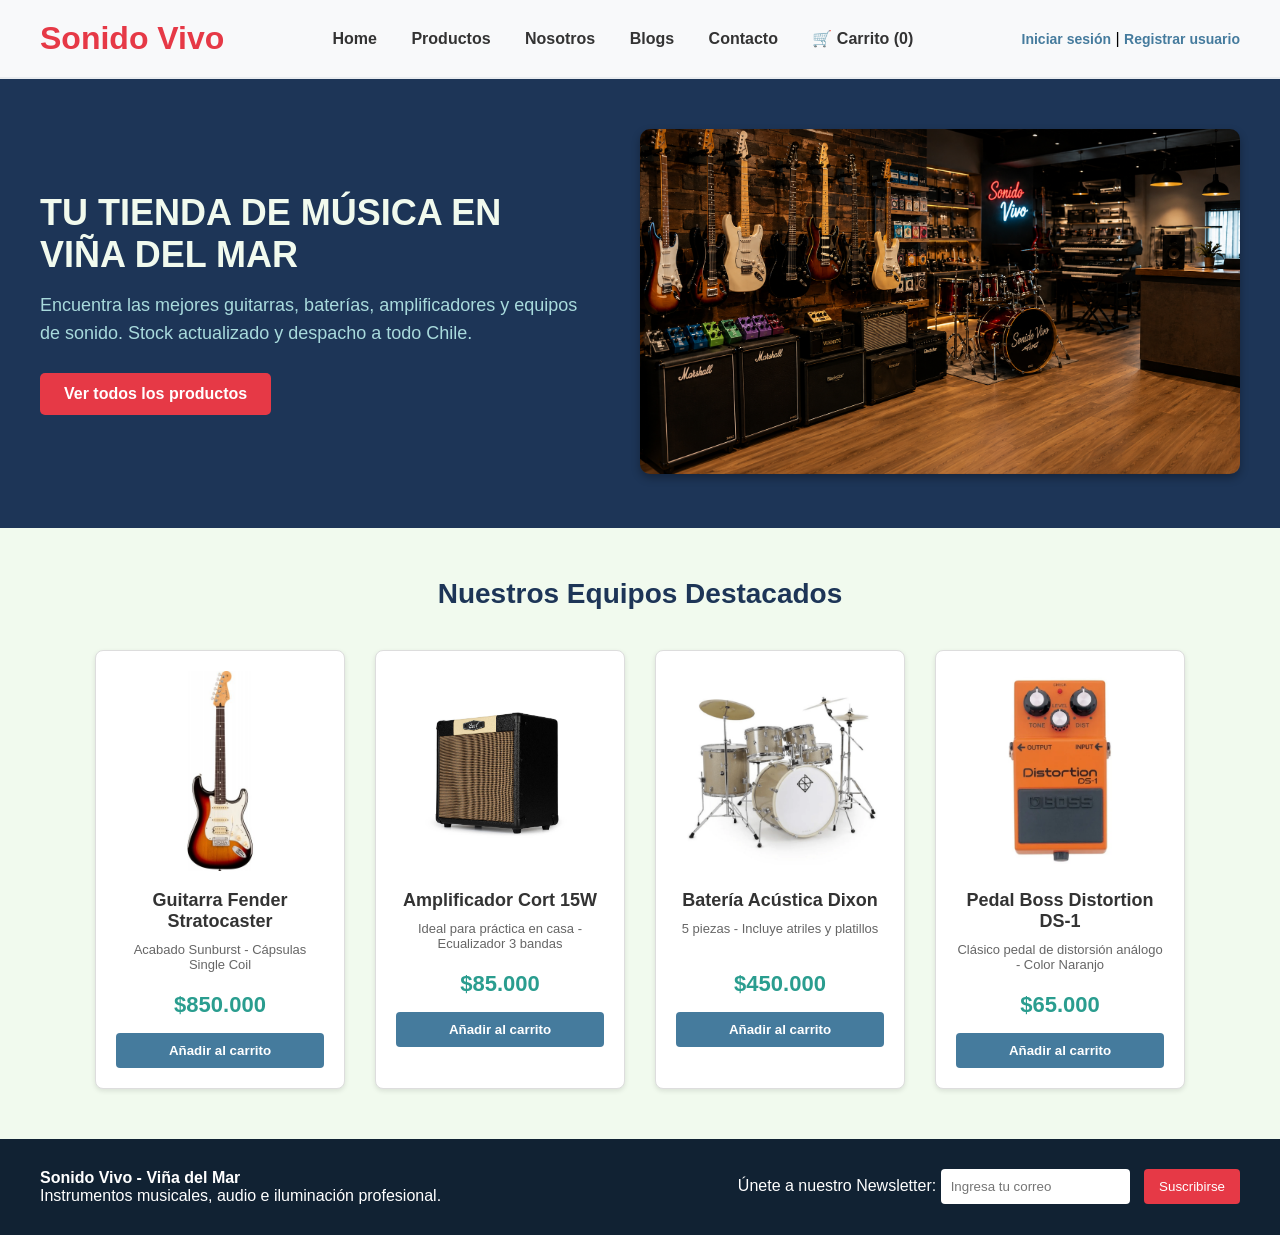
==== index.html @ d531e03a "Agrega validaciones y selección dinámica de región y comuna" ====
<!DOCTYPE html>
<html lang="es">
<head>
    <meta charset="UTF-8">
    <meta name="viewport" content="width=device-width, initial-scale=1.0">
    <title>Sonido Vivo - Tienda de Instrumentos</title>
    <link rel="stylesheet" href="estilos.css">
</head>
<body>

    <!-- HEADER: Cabecera con el logo y navegación -->
    <header>
        <div class="logo">
            <h1>Sonido Vivo</h1>
        </div>
        
        <nav>
            <a href="index.html">Home</a>
            <a href="productos.html">Productos</a>
            <a href="nosotros.html">Nosotros</a>
            <a href="blogs.html">Blogs</a>
            <a href="contacto.html">Contacto</a>
            <a href="carrito.html">🛒 Carrito (0)</a>
        </nav>
        
        <div class="acceso-usuarios">
            <a href="login.html">Iniciar sesión</a> | 
            <a href="registro.html">Registrar usuario</a>
        </div>
    </header>

    <!-- MAIN: Contenido principal de la página -->
    <main>
        <!-- BANNER PRINCIPAL -->
        <section class="banner-principal">
            <div class="texto-banner">
                <h2>TU TIENDA DE MÚSICA EN VIÑA DEL MAR</h2>
                <p>Encuentra las mejores guitarras, baterías, amplificadores y equipos de sonido. Stock actualizado y despacho a todo Chile.</p>
                <button>Ver todos los productos</button>
            </div>
            <div class="imagen-banner">
                <!-- Aquí está la imagen de tu tienda -->
                <img src="img/imagen-de-la-tienda.jpg" alt="Fachada de la tienda Sonido Vivo">
            </div>
        </section>

        <!-- PRODUCTOS DESTACADOS -->
        <section class="listado-productos">
            <h3>Nuestros Equipos Destacados</h3>
            
            <div class="grilla-productos">
                <!-- Producto 1: Guitarra -->
                <article class="producto">
                    <img src="img/guitarra.jpg" alt="Guitarra Eléctrica Fender">
                    <h4>Guitarra Fender Stratocaster</h4>
                    <p class="atributos">Acabado Sunburst - Cápsulas Single Coil</p>
                    <p class="precio">$850.000</p>
                    <button class="btn-agregar">Añadir al carrito</button>
                </article>

                <!-- Producto 2: Amplificador -->
                <article class="producto">
                    <img src="img/amplificador-15w.jpg" alt="Amplificador Cort 15W">
                    <h4>Amplificador Cort 15W</h4>
                    <p class="atributos">Ideal para práctica en casa - Ecualizador 3 bandas</p>
                    <p class="precio">$85.000</p>
                    <button class="btn-agregar">Añadir al carrito</button>
                </article>

                <!-- Producto 3: Batería -->
                <article class="producto">
                    <img src="img/bateria.jpg" alt="Batería Acústica Dixon">
                    <h4>Batería Acústica Dixon</h4>
                    <p class="atributos">5 piezas - Incluye atriles y platillos</p>
                    <p class="precio">$450.000</p>
                    <button class="btn-agregar">Añadir al carrito</button>
                </article>
                
                <!-- Producto 4: Pedal -->
                <article class="producto">
                    <img src="img/pedal.jpg" alt="Pedal Boss Distortion DS-1">
                    <h4>Pedal Boss Distortion DS-1</h4>
                    <p class="atributos">Clásico pedal de distorsión análogo - Color Naranjo</p>
                    <p class="precio">$65.000</p>
                    <button class="btn-agregar">Añadir al carrito</button>
                </article>
            </div>
        </section>
    </main>

    <!-- FOOTER: Pie de página -->
    <footer>
        <div class="footer-info">
            <p><strong>Sonido Vivo - Viña del Mar</strong></p>
            <p>Instrumentos musicales, audio e iluminación profesional.</p>
        </div>
        <div class="newsletter">
            <label for="email">Únete a nuestro Newsletter:</label>
            <input type="email" id="email" placeholder="Ingresa tu correo">
            <button>Suscribirse</button>
        </div>
    </footer>

</body>
</html>
---- estilos.css ----
/* Reseteo general */
* {
    margin: 0;
    padding: 0;
    box-sizing: border-box;
    font-family: 'Segoe UI', Tahoma, Geneva, Verdana, sans-serif;
}

/* --- ESTILOS DEL HEADER --- */
header {
    display: flex;
    justify-content: space-between;
    align-items: center;
    padding: 20px 40px;
    background-color: #f8f9fa;
    border-bottom: 2px solid #e9ecef;
}

header h1 {
    color: #e63946; /* Un rojo llamativo para el logo */
}

nav a {
    margin: 0 15px;
    text-decoration: none;
    color: #333;
    font-weight: 600;
    transition: color 0.3s;
}

nav a:hover {
    color: #e63946;
}

.acceso-usuarios a {
    text-decoration: none;
    color: #457b9d;
    font-size: 14px;
    font-weight: bold;
}

/* --- ESTILOS DEL BANNER PRINCIPAL --- */
.banner-principal {
    display: flex;
    align-items: center;
    justify-content: space-between;
    padding: 50px 40px;
    background-color: #1d3557;
    color: white;
}

.texto-banner {
    width: 45%;
}

.texto-banner h2 {
    font-size: 36px;
    margin-bottom: 15px;
    color: #f1faee;
}

.texto-banner p {
    font-size: 18px;
    margin-bottom: 25px;
    line-height: 1.6;
    color: #a8dadc;
}

.texto-banner button {
    padding: 12px 24px;
    background-color: #e63946;
    color: white;
    border: none;
    border-radius: 5px;
    font-size: 16px;
    font-weight: bold;
    cursor: pointer;
}

.imagen-banner {
    width: 50%;
}

/* Ajuste para la imagen de la tienda */
.imagen-banner img {
    max-width: 100%;
    height: auto;
    border-radius: 10px;
    box-shadow: 0 4px 8px rgba(0,0,0,0.3);
}

/* --- ESTILOS DE LOS PRODUCTOS --- */
.listado-productos {
    padding: 50px 40px;
    background-color: #f1faee;
}

.listado-productos h3 {
    text-align: center;
    font-size: 28px;
    margin-bottom: 40px;
    color: #1d3557;
}

.grilla-productos {
    display: flex;
    justify-content: center;
    flex-wrap: wrap;
    gap: 30px;
}

.producto {
    background-color: white;
    border: 1px solid #ddd;
    border-radius: 8px;
    padding: 20px;
    text-align: center;
    width: 250px;
    box-shadow: 0 2px 5px rgba(0,0,0,0.1);
}

/* Ajuste clave para que las imágenes de productos se vean ordenadas y del mismo tamaño */
.producto img {
    width: 100%;
    height: 200px;
    object-fit: contain; /* Esto hace que se adapten al espacio sin deformarse y respetando su fondo */
    margin-bottom: 15px;
}

.producto h4 {
    font-size: 18px;
    color: #333;
    margin-bottom: 10px;
}

.producto .atributos {
    font-size: 13px;
    color: #666;
    margin-bottom: 10px;
    height: 40px; /* Mantiene la misma altura de texto para todas las tarjetas */
}

.producto .precio {
    font-size: 22px;
    font-weight: bold;
    color: #2a9d8f;
    margin-bottom: 15px;
}

.btn-agregar {
    width: 100%;
    padding: 10px;
    background-color: #457b9d;
    color: white;
    border: none;
    border-radius: 4px;
    font-weight: bold;
    cursor: pointer;
    transition: background-color 0.3s;
}

.btn-agregar:hover {
    background-color: #1d3557;
}

/* --- ESTILOS DEL FOOTER --- */
footer {
    display: flex;
    justify-content: space-between;
    align-items: center;
    padding: 30px 40px;
    background-color: #112233;
    color: white;
}

.newsletter input {
    padding: 10px;
    border-radius: 4px;
    border: none;
    margin-right: 10px;
}

.newsletter button {
    padding: 10px 15px;
    background-color: #e63946;
    color: white;
    border: none;
    border-radius: 4px;
    cursor: pointer;
}
/* --- ESTILOS DE LA TABLA DEL ADMINISTRADOR --- */
.tabla-admin {
    width: 100%;
    border-collapse: collapse;
    background-color: white;
    box-shadow: 0 2px 5px rgba(0,0,0,0.1);
}

.tabla-admin th, .tabla-admin td {
    padding: 15px;
    text-align: left;
    border-bottom: 1px solid #ddd;
}

.tabla-admin th {
    background-color: #1d3557;
    color: white;
}

.tabla-admin tr:hover {
    background-color: #f1faee;
}
/* --- ESTILOS PARA FORMULARIOS (Registro y Login) --- */
.contenedor-formulario {
    display: flex;
    justify-content: center;
    align-items: center;
    padding: 60px 20px;
    background-color: #f1faee;
    min-height: 70vh;
}

.caja-registro {
    background-color: white;
    padding: 40px;
    border-radius: 8px;
    box-shadow: 0 4px 10px rgba(0,0,0,0.1);
    width: 100%;
    max-width: 500px;
}

.caja-registro h2 {
    color: #1d3557;
    text-align: center;
    margin-bottom: 10px;
}

.caja-registro > p {
    text-align: center;
    color: #666;
    margin-bottom: 30px;
}

.grupo-input {
    margin-bottom: 20px;
    display: flex;
    flex-direction: column;
}

.grupo-input label {
    font-weight: bold;
    margin-bottom: 8px;
    color: #333;
}

.grupo-input input, .grupo-input select {
    padding: 12px;
    border: 1px solid #ccc;
    border-radius: 4px;
    font-size: 16px;
}

.btn-formulario {
    width: 100%;
    padding: 15px;
    background-color: #e63946;
    color: white;
    border: none;
    border-radius: 4px;
    font-size: 18px;
    font-weight: bold;
    cursor: pointer;
    margin-top: 10px;
}

.btn-formulario:hover {
    background-color: #c1121f;
}

.enlace-alternativo {
    text-align: center;
    margin-top: 20px;
    font-size: 14px;
}

.enlace-alternativo a {
    color: #457b9d;
    font-weight: bold;
    text-decoration: none;
}

/* Estilos para los mensajes de error de JS */
.mensaje-error {
    color: #e63946;
    font-size: 13px;
    margin-top: 5px;
    display: block; /* Se ocultan por defecto, el JS de Pablo los mostrará */
}
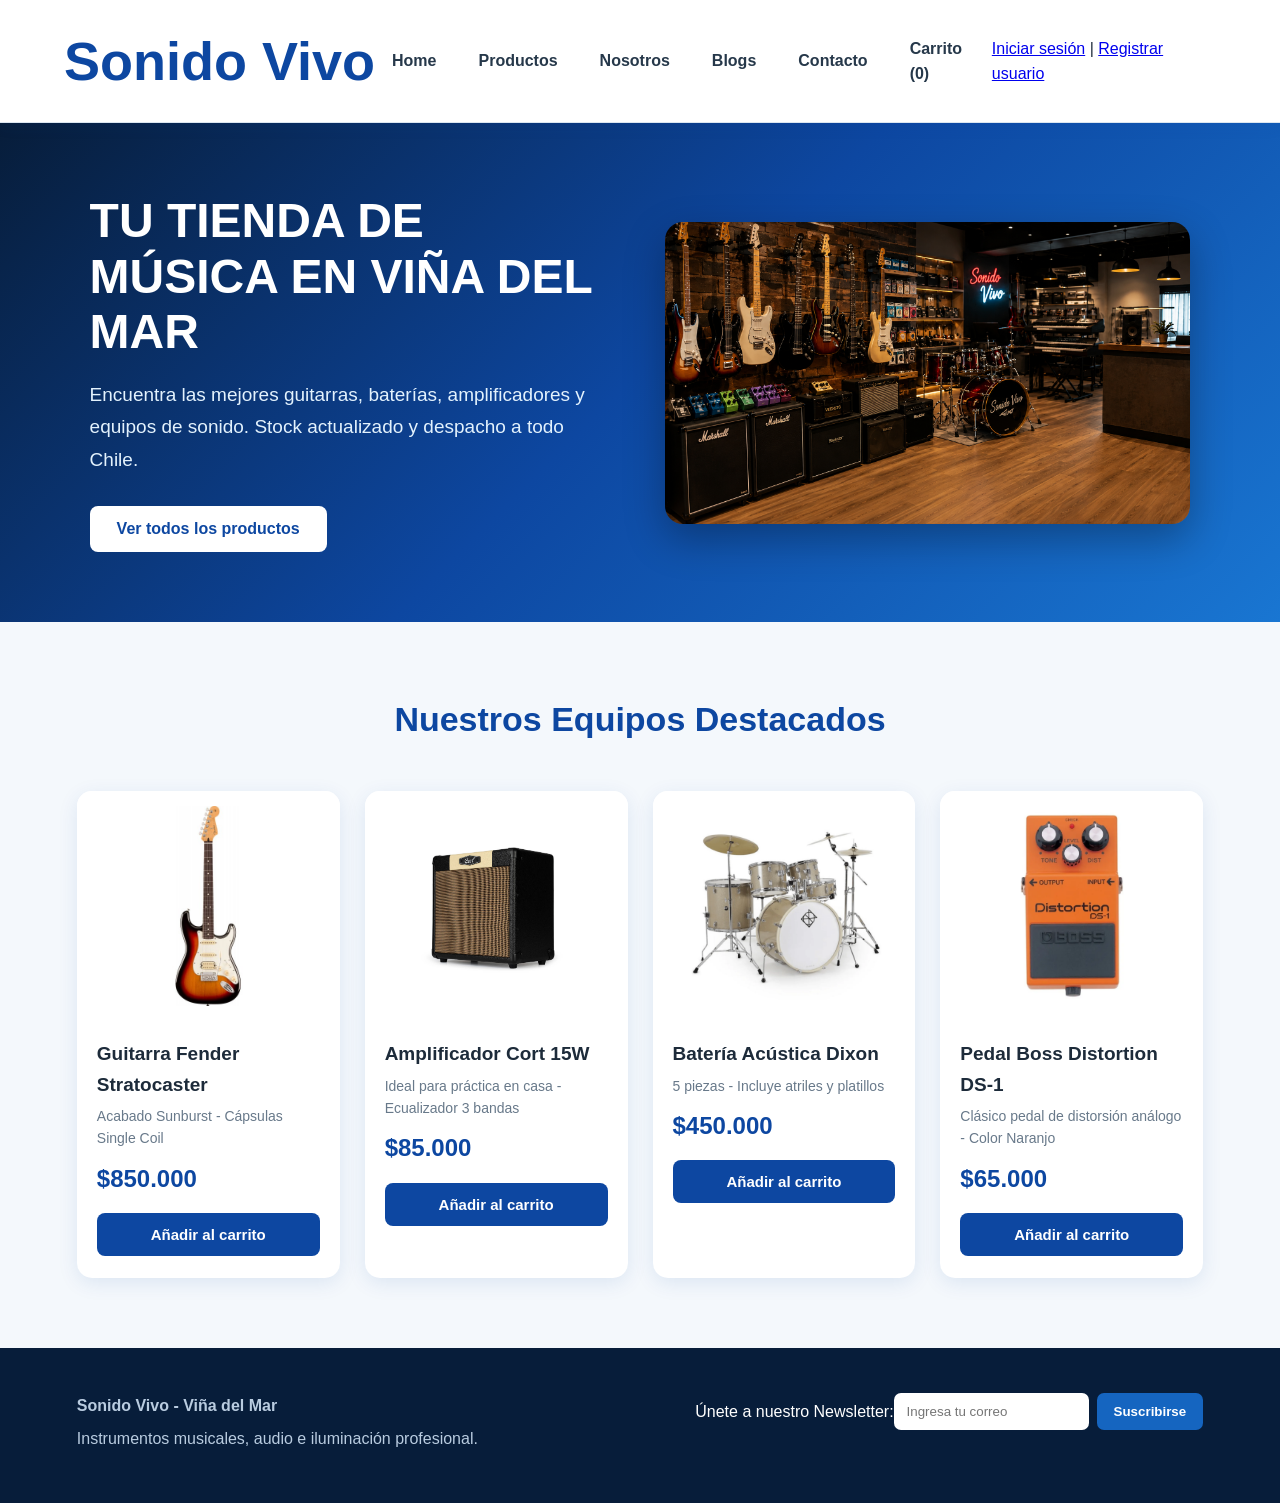
==== commit e741ba7f: "Implementa carrito con LocalStorage y validaciones JavaScript" ====
--- a/index.html
+++ b/index.html
@@ -20,7 +20,7 @@
             <a href="nosotros.html">Nosotros</a>
             <a href="blogs.html">Blogs</a>
             <a href="contacto.html">Contacto</a>
-            <a href="carrito.html">🛒 Carrito (0)</a>
+            <a href="carrito.html"> Carrito (0)</a>
         </nav>
         
         <div class="acceso-usuarios">
@@ -55,7 +55,12 @@
                     <h4>Guitarra Fender Stratocaster</h4>
                     <p class="atributos">Acabado Sunburst - Cápsulas Single Coil</p>
                     <p class="precio">$850.000</p>
-                    <button class="btn-agregar">Añadir al carrito</button>
+                    <button 
+                        class="btn-agregar"
+                        data-nombre="Guitarra Fender Stratocaster"
+                        data-precio="850000">
+                        Añadir al carrito
+                    </button>
                 </article>
 
                 <!-- Producto 2: Amplificador -->
@@ -64,16 +69,26 @@
                     <h4>Amplificador Cort 15W</h4>
                     <p class="atributos">Ideal para práctica en casa - Ecualizador 3 bandas</p>
                     <p class="precio">$85.000</p>
-                    <button class="btn-agregar">Añadir al carrito</button>
+                    <button 
+                        class="btn-agregar"
+                        data-nombre="Amplificador Cort 15W"
+                        data-precio="85000">
+                        Añadir al carrito
+                    </button>
                 </article>
 
                 <!-- Producto 3: Batería -->
                 <article class="producto">
-                    <img src="img/bateria.jpg" alt="Batería Acústica Dixon">
+                    <img src="img/bateria.jpg" alt="Batería Acustica Dixon">
                     <h4>Batería Acústica Dixon</h4>
                     <p class="atributos">5 piezas - Incluye atriles y platillos</p>
                     <p class="precio">$450.000</p>
-                    <button class="btn-agregar">Añadir al carrito</button>
+                    <button 
+                    class="btn-agregar"
+                    data-nombre="Batería Acustica Dixon"
+                    data-precio="450000">
+                    Añadir al carrito
+                    </button>
                 </article>
                 
                 <!-- Producto 4: Pedal -->
@@ -82,7 +97,12 @@
                     <h4>Pedal Boss Distortion DS-1</h4>
                     <p class="atributos">Clásico pedal de distorsión análogo - Color Naranjo</p>
                     <p class="precio">$65.000</p>
-                    <button class="btn-agregar">Añadir al carrito</button>
+                    <button 
+                    class="btn-agregar"
+                    data-name="Pedal Boss Distortion DS-1"
+                    data-precio="65000">
+                    Añadir al carrito
+                    </button>
                 </article>
             </div>
         </section>
@@ -102,4 +122,5 @@
     </footer>
 
 </body>
-</html>+<script src="validaciones.js"></script>
+</html> 
--- a/estilos.css
+++ b/estilos.css
@@ -1,243 +1,588 @@
-/* Reseteo general */
+/* =====================================================
+   SONIDO VIVO - ESTILOS GENERALES
+===================================================== */
+
 * {
     margin: 0;
     padding: 0;
     box-sizing: border-box;
+}
+
+html {
+    scroll-behavior: smooth;
+}
+
+body {
     font-family: 'Segoe UI', Tahoma, Geneva, Verdana, sans-serif;
-}
-
-/* --- ESTILOS DEL HEADER --- */
+    background: #f4f8fc;
+    color: #1d2b3a;
+    line-height: 1.6;
+}
+
+
+/* =====================================================
+   HEADER
+===================================================== */
+
 header {
     display: flex;
     justify-content: space-between;
     align-items: center;
-    padding: 20px 40px;
-    background-color: #f8f9fa;
-    border-bottom: 2px solid #e9ecef;
+    padding: 18px 5%;
+    background: #ffffff;
+    border-bottom: 1px solid #dce6f0;
+    box-shadow: 0 3px 15px rgba(13, 71, 161, 0.08);
+    position: sticky;
+    top: 0;
+    z-index: 1000;
+}
+
+.logo {
+    font-size: 27px;
+    font-weight: 800;
+    color: #0d47a1;
+    white-space: nowrap;
 }
 
 header h1 {
-    color: #e63946; /* Un rojo llamativo para el logo */
+    color: #0d47a1;
+}
+
+nav {
+    display: flex;
+    align-items: center;
+    gap: 8px;
 }
 
 nav a {
-    margin: 0 15px;
+    margin: 0 5px;
+    padding: 9px 12px;
     text-decoration: none;
-    color: #333;
+    color: #26384a;
     font-weight: 600;
-    transition: color 0.3s;
+    border-radius: 7px;
+    transition: all 0.3s ease;
 }
 
 nav a:hover {
-    color: #e63946;
-}
-
-.acceso-usuarios a {
+    color: #ffffff;
+    background: #1565c0;
+}
+
+nav a.activo {
+    color: #ffffff;
+    background: #0d47a1;
+    font-weight: 700;
+}
+
+.acciones {
+    display: flex;
+    align-items: center;
+    gap: 8px;
+}
+
+.acciones a {
     text-decoration: none;
-    color: #457b9d;
+    padding: 9px 15px;
+    border-radius: 7px;
     font-size: 14px;
-    font-weight: bold;
-}
-
-/* --- ESTILOS DEL BANNER PRINCIPAL --- */
+    font-weight: 700;
+    transition: 0.3s;
+}
+
+.acciones a:first-child {
+    color: #0d47a1;
+    border: 1px solid #0d47a1;
+}
+
+.acciones a:first-child:hover {
+    background: #0d47a1;
+    color: white;
+}
+
+.acciones a:last-child {
+    color: white;
+    background: #1565c0;
+}
+
+.acciones a:last-child:hover {
+    background: #0d47a1;
+}
+
+
+/* =====================================================
+   BANNER PRINCIPAL
+===================================================== */
+
 .banner-principal {
+    min-height: 480px;
     display: flex;
     align-items: center;
     justify-content: space-between;
-    padding: 50px 40px;
-    background-color: #1d3557;
+    gap: 50px;
+    padding: 70px 7%;
+    background: linear-gradient(
+        135deg,
+        #071d3a,
+        #0d47a1,
+        #1976d2
+    );
     color: white;
 }
 
 .texto-banner {
-    width: 45%;
+    width: 48%;
 }
 
 .texto-banner h2 {
-    font-size: 36px;
-    margin-bottom: 15px;
-    color: #f1faee;
+    font-size: 48px;
+    line-height: 1.15;
+    margin-bottom: 20px;
+    color: white;
 }
 
 .texto-banner p {
-    font-size: 18px;
-    margin-bottom: 25px;
-    line-height: 1.6;
-    color: #a8dadc;
-}
-
-.texto-banner button {
-    padding: 12px 24px;
-    background-color: #e63946;
-    color: white;
+    font-size: 19px;
+    margin-bottom: 30px;
+    line-height: 1.7;
+    color: #e3f2fd;
+}
+
+.texto-banner button,
+.btn-principal {
+    display: inline-block;
+    padding: 14px 27px;
+    background: #ffffff;
+    color: #0d47a1;
     border: none;
-    border-radius: 5px;
+    border-radius: 8px;
     font-size: 16px;
-    font-weight: bold;
+    font-weight: 800;
     cursor: pointer;
+    text-decoration: none;
+    transition: all 0.3s ease;
+}
+
+.texto-banner button:hover,
+.btn-principal:hover {
+    transform: translateY(-3px);
+    background: #e3f2fd;
+    box-shadow: 0 8px 20px rgba(0, 0, 0, 0.2);
 }
 
 .imagen-banner {
-    width: 50%;
-}
-
-/* Ajuste para la imagen de la tienda */
+    width: 48%;
+}
+
 .imagen-banner img {
-    max-width: 100%;
-    height: auto;
-    border-radius: 10px;
-    box-shadow: 0 4px 8px rgba(0,0,0,0.3);
-}
-
-/* --- ESTILOS DE LOS PRODUCTOS --- */
+    display: block;
+    width: 100%;
+    max-height: 360px;
+    object-fit: cover;
+    border-radius: 18px;
+    box-shadow: 0 15px 40px rgba(0, 0, 0, 0.3);
+}
+
+
+/* =====================================================
+   LISTADO PRODUCTOS - INICIO
+===================================================== */
+
 .listado-productos {
-    padding: 50px 40px;
-    background-color: #f1faee;
+    padding: 70px 6%;
+    background: #f4f8fc;
 }
 
 .listado-productos h3 {
     text-align: center;
-    font-size: 28px;
-    margin-bottom: 40px;
-    color: #1d3557;
+    font-size: 34px;
+    margin-bottom: 45px;
+    color: #0d47a1;
 }
 
 .grilla-productos {
-    display: flex;
-    justify-content: center;
-    flex-wrap: wrap;
+    max-width: 1200px;
+    margin: auto;
+    display: grid;
+    grid-template-columns: repeat(4, 1fr);
+    gap: 25px;
+}
+
+.producto {
+    background: white;
+    border: none;
+    border-radius: 15px;
+    padding: 0 0 22px;
+    text-align: left;
+    width: auto;
+    overflow: hidden;
+    box-shadow: 0 5px 20px rgba(13, 71, 161, 0.10);
+    transition: all 0.3s ease;
+}
+
+.producto:hover {
+    transform: translateY(-8px);
+    box-shadow: 0 14px 30px rgba(13, 71, 161, 0.18);
+}
+
+.producto img {
+    display: block;
+    width: 100%;
+    height: 230px;
+    object-fit: contain;
+    background: #ffffff;
+    padding: 15px;
+    margin-bottom: 0;
+}
+
+.producto h4 {
+    padding: 18px 20px 5px;
+    font-size: 19px;
+    color: #1d2b3a;
+}
+
+.producto .atributos {
+    padding: 0 20px;
+    font-size: 14px;
+    color: #68798a;
+    margin-bottom: 10px;
+    height: auto;
+}
+
+.producto .precio {
+    padding: 0 20px;
+    font-size: 24px;
+    font-weight: 800;
+    color: #0d47a1;
+    margin-bottom: 15px;
+}
+
+.producto .btn-agregar {
+    width: calc(100% - 40px);
+    margin: 0 20px;
+}
+
+
+/* =====================================================
+   PÁGINAS INTERNAS
+===================================================== */
+
+.titulo-pagina {
+    text-align: center;
+    padding: 70px 20px 45px;
+    background: linear-gradient(
+        135deg,
+        #eaf4ff,
+        #ffffff
+    );
+}
+
+.titulo-pagina h1 {
+    font-size: 42px;
+    margin-bottom: 12px;
+    color: #0d47a1;
+}
+
+.titulo-pagina p {
+    font-size: 18px;
+    color: #607080;
+}
+
+
+/* =====================================================
+   PRODUCTOS
+===================================================== */
+
+.productos-grid {
+    width: 90%;
+    max-width: 1200px;
+    margin: 0 auto 70px;
+    display: grid;
+    grid-template-columns: repeat(4, 1fr);
+    gap: 28px;
+}
+
+.productos-grid .producto {
+    padding: 0;
+}
+
+.productos-grid .producto img {
+    width: 100%;
+    height: 250px;
+    object-fit: contain;
+    background: white;
+    padding: 20px;
+}
+
+.producto-info {
+    padding: 22px;
+}
+
+.producto-info h2 {
+    font-size: 20px;
+    color: #172b3d;
+    margin-bottom: 10px;
+}
+
+.descripcion {
+    color: #68798a;
+    line-height: 1.6;
+    min-height: 75px;
+}
+
+.productos-grid .precio {
+    padding: 0;
+    color: #0d47a1;
+    font-size: 25px;
+    font-weight: 800;
+    margin: 15px 0;
+}
+
+.btn-agregar {
+    width: 100%;
+    border: none;
+    border-radius: 8px;
+    padding: 13px 15px;
+    background: #0d47a1;
+    color: white;
+    font-size: 15px;
+    font-weight: 700;
+    cursor: pointer;
+    transition: all 0.3s ease;
+}
+
+.btn-agregar:hover {
+    background: #1565c0;
+    transform: translateY(-2px);
+    box-shadow: 0 5px 12px rgba(13, 71, 161, 0.25);
+}
+
+
+/* =====================================================
+   NOSOTROS
+===================================================== */
+
+.nosotros-hero {
+    width: 90%;
+    max-width: 1200px;
+    margin: 55px auto;
+    background: white;
+    border-radius: 20px;
+    padding: 50px;
+    display: grid;
+    grid-template-columns: 1fr 1fr;
+    gap: 50px;
+    align-items: center;
+    box-shadow: 0 8px 30px rgba(13, 71, 161, 0.10);
+}
+
+.nosotros-hero h1 {
+    color: #0d47a1;
+    font-size: 43px;
+    line-height: 1.2;
+    margin: 15px 0;
+}
+
+.nosotros-hero p {
+    color: #596b7d;
+    font-size: 18px;
+    line-height: 1.8;
+}
+
+.nosotros-hero img {
+    width: 100%;
+    height: 350px;
+    object-fit: cover;
+    border-radius: 16px;
+}
+
+.etiqueta {
+    display: inline-block;
+    color: #1565c0;
+    font-weight: 800;
+    letter-spacing: 2px;
+    font-size: 13px;
+}
+
+
+.nosotros-contenido {
+    width: 90%;
+    max-width: 1200px;
+    margin: 0 auto 65px;
+    display: grid;
+    grid-template-columns: repeat(3, 1fr);
+    gap: 25px;
+}
+
+.nosotros-contenido article {
+    background: white;
+    padding: 32px;
+    border-radius: 16px;
+    box-shadow: 0 6px 22px rgba(13, 71, 161, 0.09);
+    border-top: 4px solid #1565c0;
+}
+
+.nosotros-contenido h2 {
+    color: #0d47a1;
+    margin-bottom: 15px;
+    font-size: 23px;
+}
+
+.nosotros-contenido p {
+    color: #5e7082;
+    line-height: 1.8;
+}
+
+
+/* =====================================================
+   VIDEO
+===================================================== */
+
+.video-seccion {
+    width: 90%;
+    max-width: 1000px;
+    margin: 0 auto 75px;
+    text-align: center;
+}
+
+.video-seccion h2 {
+    color: #0d47a1;
+    font-size: 34px;
+    margin-bottom: 10px;
+}
+
+.video-seccion p {
+    color: #68798a;
+    margin-bottom: 28px;
+}
+
+.video {
+    width: 100%;
+    overflow: hidden;
+    border-radius: 18px;
+    box-shadow: 0 10px 35px rgba(0, 0, 0, 0.18);
+    background: #071d3a;
+}
+
+.video iframe {
+    display: block;
+    width: 100%;
+    height: 500px;
+    border: none;
+}
+
+
+/* =====================================================
+   BLOG
+===================================================== */
+
+.blog-grid {
+    width: 90%;
+    max-width: 1200px;
+    margin: 0 auto 75px;
+    display: grid;
+    grid-template-columns: repeat(3, 1fr);
     gap: 30px;
 }
 
-.producto {
-    background-color: white;
-    border: 1px solid #ddd;
+.blog-card {
+    background: white;
+    border-radius: 17px;
+    overflow: hidden;
+    box-shadow: 0 7px 25px rgba(13, 71, 161, 0.10);
+    transition: all 0.3s ease;
+}
+
+.blog-card:hover {
+    transform: translateY(-7px);
+    box-shadow: 0 14px 32px rgba(13, 71, 161, 0.17);
+}
+
+.blog-card img {
+    width: 100%;
+    height: 240px;
+    object-fit: cover;
+}
+
+.blog-card > div {
+    padding: 27px;
+}
+
+.categoria {
+    color: #1565c0;
+    font-size: 12px;
+    font-weight: 800;
+    letter-spacing: 1.5px;
+}
+
+.blog-card h2 {
+    color: #172b3d;
+    font-size: 22px;
+    line-height: 1.3;
+    margin: 12px 0;
+}
+
+.blog-card p {
+    color: #68798a;
+    line-height: 1.7;
+    margin-bottom: 22px;
+}
+
+.btn-secundario {
+    display: inline-block;
+    background: #0d47a1;
+    color: white;
+    padding: 11px 20px;
     border-radius: 8px;
-    padding: 20px;
-    text-align: center;
-    width: 250px;
-    box-shadow: 0 2px 5px rgba(0,0,0,0.1);
-}
-
-/* Ajuste clave para que las imágenes de productos se vean ordenadas y del mismo tamaño */
-.producto img {
-    width: 100%;
-    height: 200px;
-    object-fit: contain; /* Esto hace que se adapten al espacio sin deformarse y respetando su fondo */
-    margin-bottom: 15px;
-}
-
-.producto h4 {
-    font-size: 18px;
-    color: #333;
-    margin-bottom: 10px;
-}
-
-.producto .atributos {
-    font-size: 13px;
-    color: #666;
-    margin-bottom: 10px;
-    height: 40px; /* Mantiene la misma altura de texto para todas las tarjetas */
-}
-
-.producto .precio {
-    font-size: 22px;
-    font-weight: bold;
-    color: #2a9d8f;
-    margin-bottom: 15px;
-}
-
-.btn-agregar {
-    width: 100%;
-    padding: 10px;
-    background-color: #457b9d;
-    color: white;
-    border: none;
-    border-radius: 4px;
-    font-weight: bold;
-    cursor: pointer;
-    transition: background-color 0.3s;
-}
-
-.btn-agregar:hover {
-    background-color: #1d3557;
-}
-
-/* --- ESTILOS DEL FOOTER --- */
-footer {
-    display: flex;
-    justify-content: space-between;
-    align-items: center;
-    padding: 30px 40px;
-    background-color: #112233;
-    color: white;
-}
-
-.newsletter input {
-    padding: 10px;
-    border-radius: 4px;
-    border: none;
-    margin-right: 10px;
-}
-
-.newsletter button {
-    padding: 10px 15px;
-    background-color: #e63946;
-    color: white;
-    border: none;
-    border-radius: 4px;
-    cursor: pointer;
-}
-/* --- ESTILOS DE LA TABLA DEL ADMINISTRADOR --- */
-.tabla-admin {
-    width: 100%;
-    border-collapse: collapse;
-    background-color: white;
-    box-shadow: 0 2px 5px rgba(0,0,0,0.1);
-}
-
-.tabla-admin th, .tabla-admin td {
-    padding: 15px;
-    text-align: left;
-    border-bottom: 1px solid #ddd;
-}
-
-.tabla-admin th {
-    background-color: #1d3557;
-    color: white;
-}
-
-.tabla-admin tr:hover {
-    background-color: #f1faee;
-}
-/* --- ESTILOS PARA FORMULARIOS (Registro y Login) --- */
+    text-decoration: none;
+    font-weight: 700;
+    transition: 0.3s;
+}
+
+.btn-secundario:hover {
+    background: #1565c0;
+    transform: translateY(-2px);
+}
+
+
+/* =====================================================
+   FORMULARIOS
+===================================================== */
+
 .contenedor-formulario {
     display: flex;
     justify-content: center;
     align-items: center;
-    padding: 60px 20px;
-    background-color: #f1faee;
-    min-height: 70vh;
+    padding: 70px 20px;
+    background:
+        linear-gradient(
+            135deg,
+            #eaf4ff,
+            #f7fbff
+        );
+    min-height: 75vh;
 }
 
 .caja-registro {
-    background-color: white;
-    padding: 40px;
-    border-radius: 8px;
-    box-shadow: 0 4px 10px rgba(0,0,0,0.1);
-    width: 100%;
-    max-width: 500px;
-}
-
+    background: white;
+    padding: 42px;
+    border-radius: 18px;
+    box-shadow: 0 10px 35px rgba(13, 71, 161, 0.13);
+    width: 100%;
+    max-width: 520px;
+}
+
+.caja-registro h1,
 .caja-registro h2 {
-    color: #1d3557;
+    color: #0d47a1;
     text-align: center;
     margin-bottom: 10px;
+    font-size: 30px;
 }
 
 .caja-registro > p {
     text-align: center;
-    color: #666;
+    color: #68798a;
     margin-bottom: 30px;
 }
 
@@ -248,33 +593,65 @@
 }
 
 .grupo-input label {
-    font-weight: bold;
+    font-weight: 700;
     margin-bottom: 8px;
-    color: #333;
-}
-
-.grupo-input input, .grupo-input select {
-    padding: 12px;
-    border: 1px solid #ccc;
-    border-radius: 4px;
-    font-size: 16px;
+    color: #26384a;
+}
+
+.grupo-input input,
+.grupo-input select {
+    padding: 13px 14px;
+    border: 1px solid #ccd8e5;
+    border-radius: 8px;
+    font-size: 15px;
+    outline: none;
+    background: #fbfdff;
+    transition: 0.3s;
+}
+
+.grupo-input input:focus,
+.grupo-input select:focus {
+    border-color: #1565c0;
+    box-shadow: 0 0 0 3px rgba(21, 101, 192, 0.10);
+    background: white;
 }
 
 .btn-formulario {
     width: 100%;
     padding: 15px;
-    background-color: #e63946;
+    background: #0d47a1;
     color: white;
     border: none;
-    border-radius: 4px;
-    font-size: 18px;
-    font-weight: bold;
+    border-radius: 8px;
+    font-size: 17px;
+    font-weight: 800;
     cursor: pointer;
     margin-top: 10px;
+    transition: 0.3s;
 }
 
 .btn-formulario:hover {
-    background-color: #c1121f;
+    background: #1565c0;
+    transform: translateY(-2px);
+    box-shadow: 0 7px 15px rgba(13, 71, 161, 0.25);
+}
+
+.texto-formulario {
+    text-align: center;
+    margin-top: 22px;
+    color: #68798a;
+}
+
+.texto-formulario a,
+.enlace-alternativo a {
+    color: #0d47a1;
+    font-weight: 700;
+    text-decoration: none;
+}
+
+.texto-formulario a:hover,
+.enlace-alternativo a:hover {
+    text-decoration: underline;
 }
 
 .enlace-alternativo {
@@ -283,16 +660,256 @@
     font-size: 14px;
 }
 
-.enlace-alternativo a {
-    color: #457b9d;
-    font-weight: bold;
+
+/* =====================================================
+   MENSAJES DE ERROR
+===================================================== */
+
+.mensaje-error {
+    color: #d62828;
+    font-size: 13px;
+    margin-top: 6px;
+    display: block;
+    font-weight: 600;
+}
+
+
+/* =====================================================
+   ADMINISTRADOR
+===================================================== */
+
+.tabla-admin {
+    width: 90%;
+    max-width: 1200px;
+    margin: 40px auto;
+    border-collapse: collapse;
+    background: white;
+    border-radius: 12px;
+    overflow: hidden;
+    box-shadow: 0 7px 25px rgba(13, 71, 161, 0.10);
+}
+
+.tabla-admin th,
+.tabla-admin td {
+    padding: 16px;
+    text-align: left;
+    border-bottom: 1px solid #e5edf5;
+}
+
+.tabla-admin th {
+    background: #0d47a1;
+    color: white;
+    font-weight: 700;
+}
+
+.tabla-admin tr:hover {
+    background: #f2f8ff;
+}
+
+
+/* =====================================================
+   FOOTER
+===================================================== */
+
+footer {
+    display: flex;
+    justify-content: space-between;
+    align-items: flex-start;
+    flex-wrap: wrap;
+    gap: 30px;
+    padding: 45px 6%;
+    background: #071d3a;
+    color: white;
+}
+
+footer h3 {
+    color: white;
+    margin-bottom: 12px;
+    font-size: 18px;
+}
+
+footer p {
+    color: #b9cce0;
+    margin-bottom: 7px;
+}
+
+footer a {
+    color: #cfe5ff;
     text-decoration: none;
-}
-
-/* Estilos para los mensajes de error de JS */
-.mensaje-error {
-    color: #e63946;
-    font-size: 13px;
-    margin-top: 5px;
-    display: block; /* Se ocultan por defecto, el JS de Pablo los mostrará */
+    transition: 0.3s;
+}
+
+footer a:hover {
+    color: white;
+}
+
+.newsletter {
+    display: flex;
+    align-items: center;
+}
+
+.newsletter input {
+    padding: 11px 13px;
+    border-radius: 7px;
+    border: none;
+    margin-right: 8px;
+    outline: none;
+}
+
+.newsletter button {
+    padding: 11px 17px;
+    background: #1565c0;
+    color: white;
+    border: none;
+    border-radius: 7px;
+    cursor: pointer;
+    font-weight: 700;
+}
+
+.newsletter button:hover {
+    background: #1976d2;
+}
+
+.copyright {
+    width: 100%;
+    text-align: center;
+    border-top: 1px solid rgba(255,255,255,0.15);
+    padding-top: 25px;
+    margin-top: 15px;
+}
+
+
+/* =====================================================
+   RESPONSIVE - TABLET
+===================================================== */
+
+@media (max-width: 1100px) {
+
+    header {
+        flex-wrap: wrap;
+        gap: 15px;
+    }
+
+    nav {
+        order: 3;
+        width: 100%;
+        justify-content: center;
+        flex-wrap: wrap;
+    }
+
+    .grilla-productos {
+        grid-template-columns: repeat(2, 1fr);
+    }
+
+    .productos-grid {
+        grid-template-columns: repeat(2, 1fr);
+    }
+
+    .blog-grid {
+        grid-template-columns: 1fr;
+    }
+
+    .nosotros-contenido {
+        grid-template-columns: 1fr;
+    }
+
+}
+
+
+/* =====================================================
+   RESPONSIVE - CELULAR
+===================================================== */
+
+@media (max-width: 700px) {
+
+    header {
+        padding: 15px 20px;
+        justify-content: center;
+    }
+
+    .logo {
+        font-size: 23px;
+    }
+
+    nav {
+        gap: 3px;
+    }
+
+    nav a {
+        font-size: 13px;
+        padding: 7px;
+    }
+
+    .acciones {
+        width: 100%;
+        justify-content: center;
+    }
+
+    .banner-principal {
+        flex-direction: column;
+        text-align: center;
+        padding: 50px 25px;
+    }
+
+    .texto-banner,
+    .imagen-banner {
+        width: 100%;
+    }
+
+    .texto-banner h2 {
+        font-size: 35px;
+    }
+
+    .texto-banner p {
+        font-size: 16px;
+    }
+
+    .grilla-productos {
+        grid-template-columns: 1fr;
+    }
+
+    .productos-grid {
+        grid-template-columns: 1fr;
+    }
+
+    .titulo-pagina h1 {
+        font-size: 32px;
+    }
+
+    .nosotros-hero {
+        grid-template-columns: 1fr;
+        padding: 28px;
+        margin: 30px auto;
+    }
+
+    .nosotros-hero h1 {
+        font-size: 32px;
+    }
+
+    .nosotros-hero img {
+        height: 250px;
+    }
+
+    .nosotros-contenido {
+        grid-template-columns: 1fr;
+    }
+
+    .video iframe {
+        height: 280px;
+    }
+
+    .caja-registro {
+        padding: 28px 22px;
+    }
+
+    footer {
+        text-align: center;
+        justify-content: center;
+    }
+
+    .newsletter {
+        width: 100%;
+        justify-content: center;
+    }
+
 }
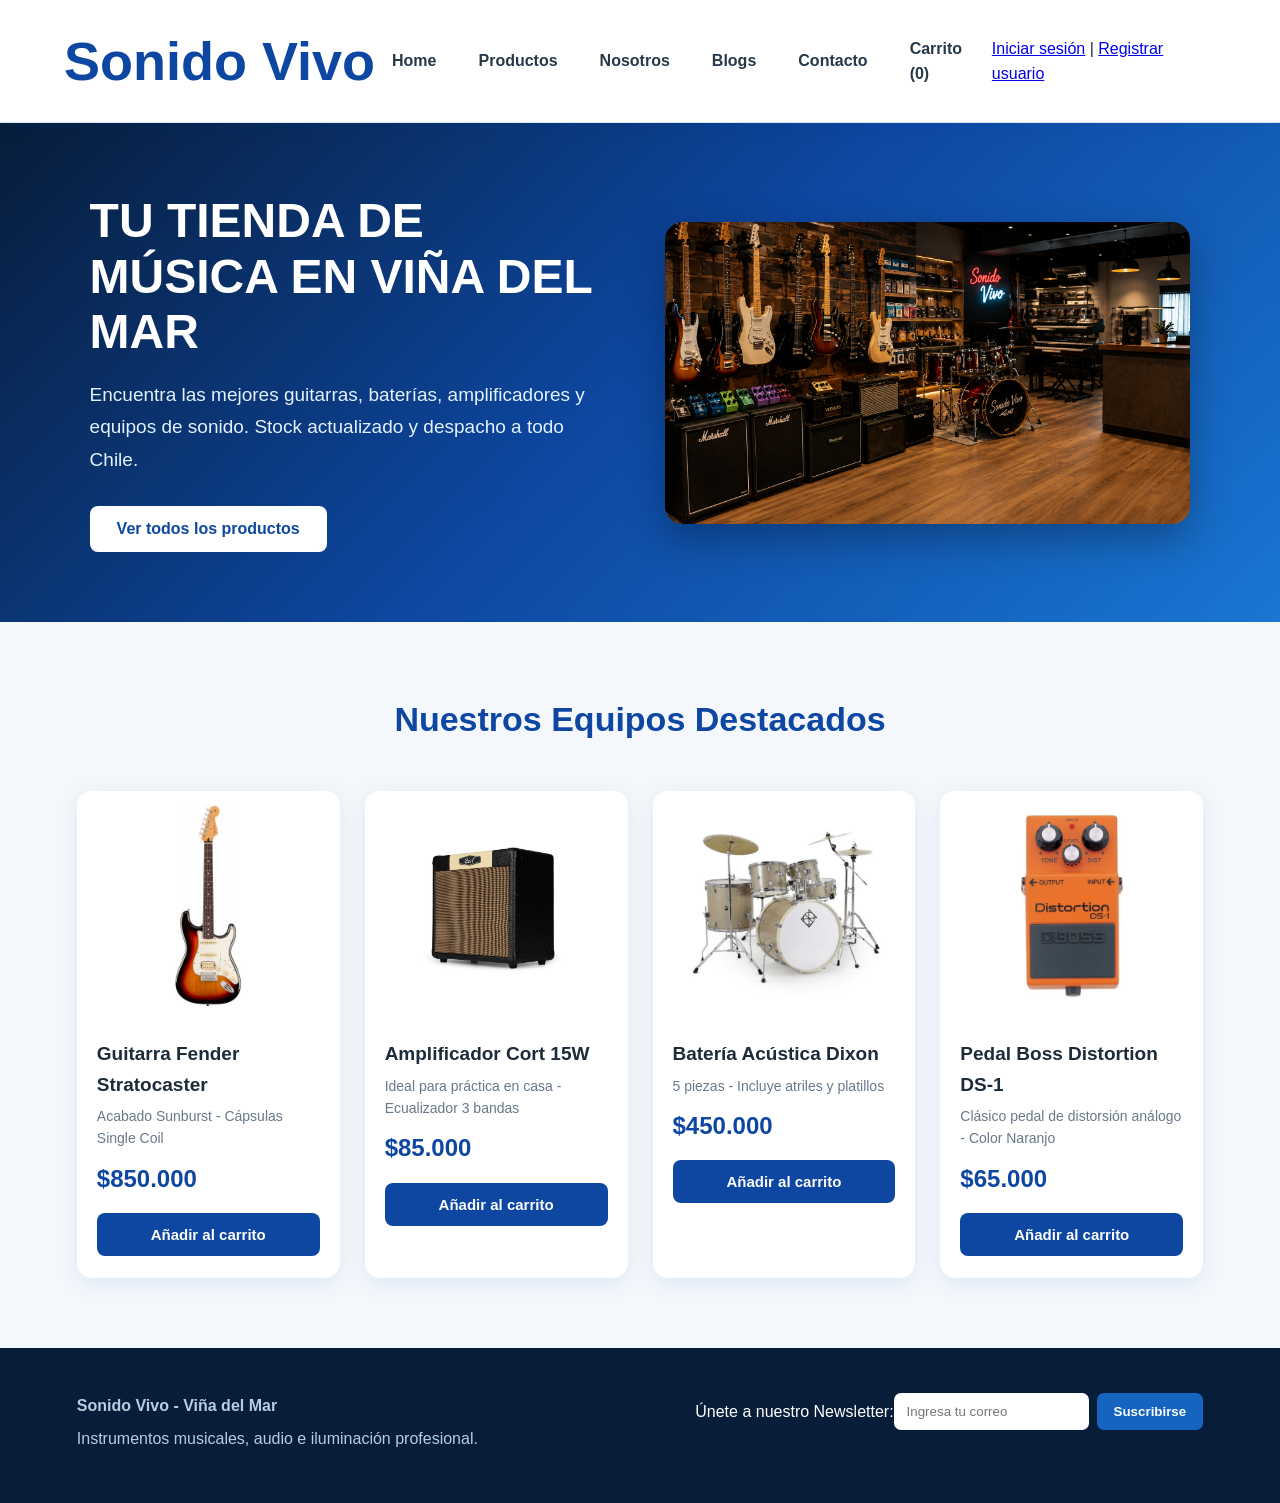
==== commit 4c8714a9: "Archivos HTML completos y JS agregado" ====
--- a/index.html
+++ b/index.html
@@ -20,7 +20,7 @@
             <a href="nosotros.html">Nosotros</a>
             <a href="blogs.html">Blogs</a>
             <a href="contacto.html">Contacto</a>
-            <a href="carrito.html"> Carrito (0)</a>
+            <a href="carrito.html">Carrito (<span id="contador-carrito">0</span>)</a>
         </nav>
         
         <div class="acceso-usuarios">
@@ -85,7 +85,7 @@
                     <p class="precio">$450.000</p>
                     <button 
                     class="btn-agregar"
-                    data-nombre="Batería Acustica Dixon"
+                    data-nombre="Batería Acústica Dixon"
                     data-precio="450000">
                     Añadir al carrito
                     </button>
@@ -99,7 +99,7 @@
                     <p class="precio">$65.000</p>
                     <button 
                     class="btn-agregar"
-                    data-name="Pedal Boss Distortion DS-1"
+                    data-nombre="Pedal Boss Distortion DS-1"
                     data-precio="65000">
                     Añadir al carrito
                     </button>
@@ -120,7 +120,7 @@
             <button>Suscribirse</button>
         </div>
     </footer>
-
+    <script src="validaciones.js"></script>
 </body>
 <script src="validaciones.js"></script>
 </html> 
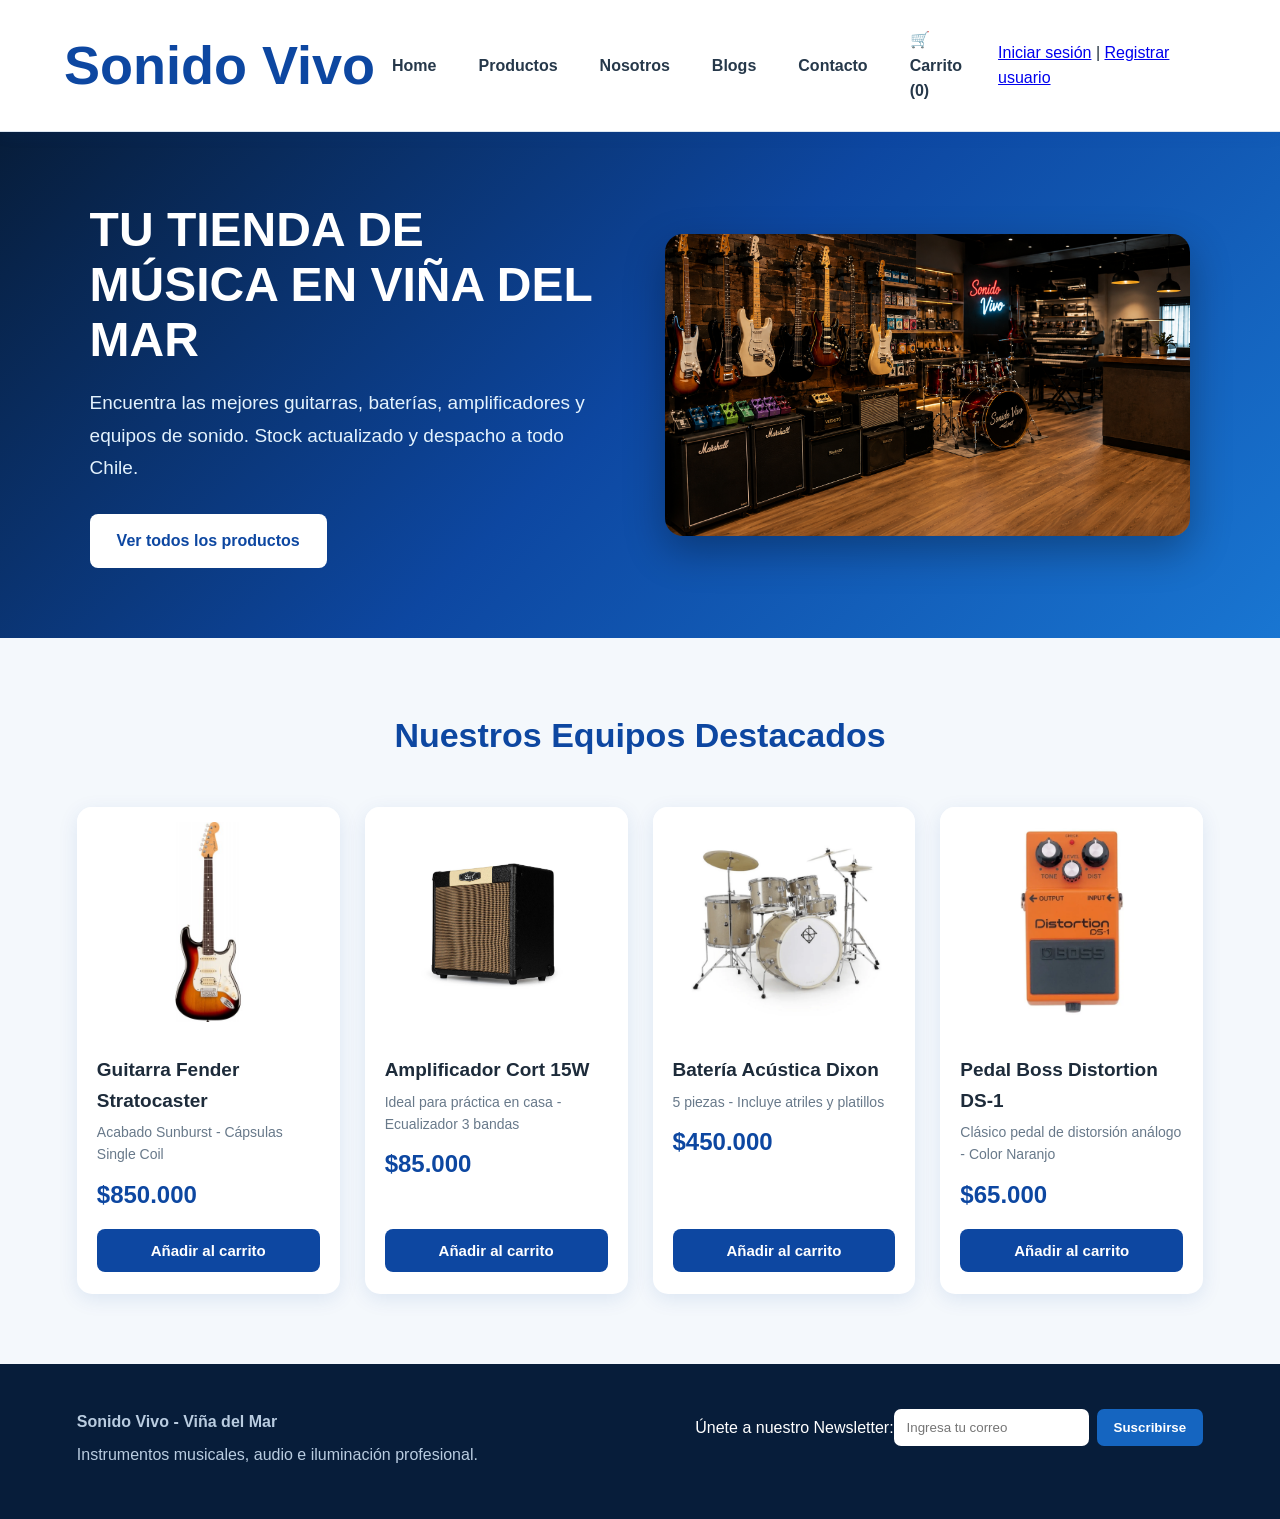
==== commit 8f7604de: "Correccion de carrito duplicado y flujo de login" ====
--- a/index.html
+++ b/index.html
@@ -36,7 +36,7 @@
             <div class="texto-banner">
                 <h2>TU TIENDA DE MÚSICA EN VIÑA DEL MAR</h2>
                 <p>Encuentra las mejores guitarras, baterías, amplificadores y equipos de sonido. Stock actualizado y despacho a todo Chile.</p>
-                <button>Ver todos los productos</button>
+                <a href="productos.html" class="btn-principal">Ver todos los productos</a>
             </div>
             <div class="imagen-banner">
                 <!-- Aquí está la imagen de tu tienda -->
--- a/estilos.css
+++ b/estilos.css
@@ -218,6 +218,10 @@
     overflow: hidden;
     box-shadow: 0 5px 20px rgba(13, 71, 161, 0.10);
     transition: all 0.3s ease;
+    /* Agrega estas 3 líneas para alinear los botones */
+    display: flex;
+    flex-direction: column;
+    height: 100%; 
 }
 
 .producto:hover {
@@ -260,8 +264,9 @@
 .producto .btn-agregar {
     width: calc(100% - 40px);
     margin: 0 20px;
-}
-
+    /* Esta línea empuja el botón siempre hacia abajo */
+    margin-top: auto; 
+}
 
 /* =====================================================
    PÁGINAS INTERNAS
@@ -912,4 +917,125 @@
         justify-content: center;
     }
 
+}
+/* =====================================================
+   MÓDULO ADMINISTRADOR
+===================================================== */
+
+.admin-container {
+    display: flex;
+    min-height: 85vh;
+    background: #f4f6f7;
+}
+
+.sidebar {
+    width: 260px;
+    background: #071d3a;
+    color: white;
+    padding: 30px 20px;
+    flex-shrink: 0;
+}
+
+.sidebar h2 {
+    font-size: 20px;
+    color: #ffffff;
+    margin-bottom: 25px;
+    padding-bottom: 10px;
+    border-bottom: 1px solid rgba(255, 255, 255, 0.1);
+}
+
+.sidebar nav {
+    display: flex;
+    flex-direction: column;
+    gap: 10px;
+}
+
+.sidebar nav a {
+    color: #b9cce0;
+    text-decoration: none;
+    padding: 11px 15px;
+    border-radius: 6px;
+    font-weight: 600;
+    transition: all 0.3s ease;
+}
+
+.sidebar nav a:hover,
+.sidebar nav a.activo {
+    background: #1565c0;
+    color: white;
+}
+
+.sidebar nav a.btn-salir {
+    color: #ff6b6b;
+    margin-top: 20px;
+    border-top: 1px solid rgba(255, 255, 255, 0.1);
+    padding-top: 15px;
+}
+
+.admin-content {
+    flex: 1;
+    padding: 40px;
+}
+
+.admin-header-acciones {
+    display: flex;
+    justify-content: space-between;
+    align-items: center;
+    margin-bottom: 25px;
+}
+
+/* Botones de Acción dentro del Admin */
+.btn-crear {
+    display: inline-block;
+    padding: 10px 18px;
+    background: #27ae60;
+    color: white;
+    border-radius: 6px;
+    text-decoration: none;
+    font-weight: 700;
+    transition: 0.3s;
+}
+
+.btn-crear:hover {
+    background: #219150;
+}
+
+.btn-editar, .btn-eliminar {
+    padding: 6px 12px;
+    border: none;
+    border-radius: 5px;
+    font-weight: 700;
+    font-size: 13px;
+    cursor: pointer;
+    text-decoration: none;
+    transition: 0.2s;
+}
+
+.btn-editar {
+    background: #f39c12;
+    color: white;
+}
+
+.btn-editar:hover {
+    background: #d68910;
+}
+
+.btn-eliminar {
+    background: #e74c3c;
+    color: white;
+}
+
+.btn-eliminar:hover {
+    background: #c0392b;
+}
+
+/* Adaptación móvil del panel */
+@media (max-width: 900px) {
+    .admin-container {
+        flex-direction: column;
+    }
+
+    .sidebar {
+        width: 100%;
+    }
 }
